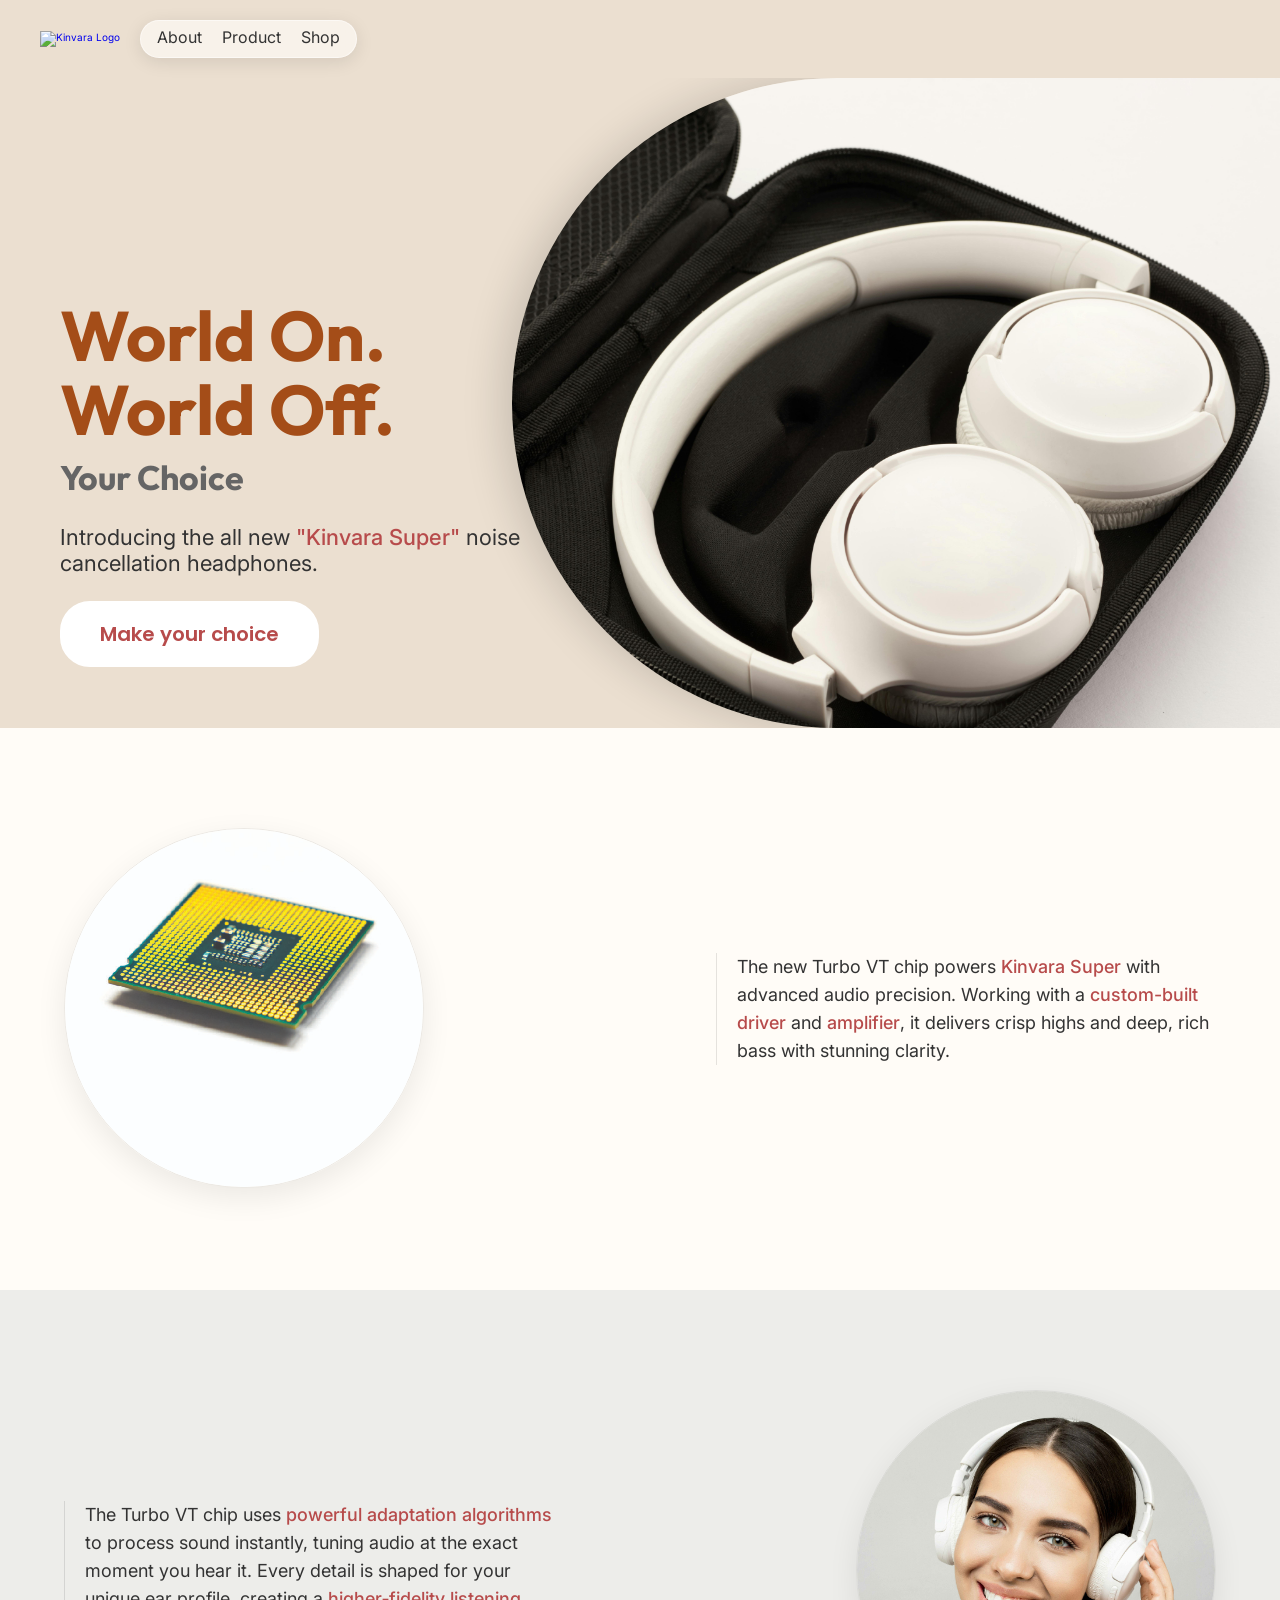
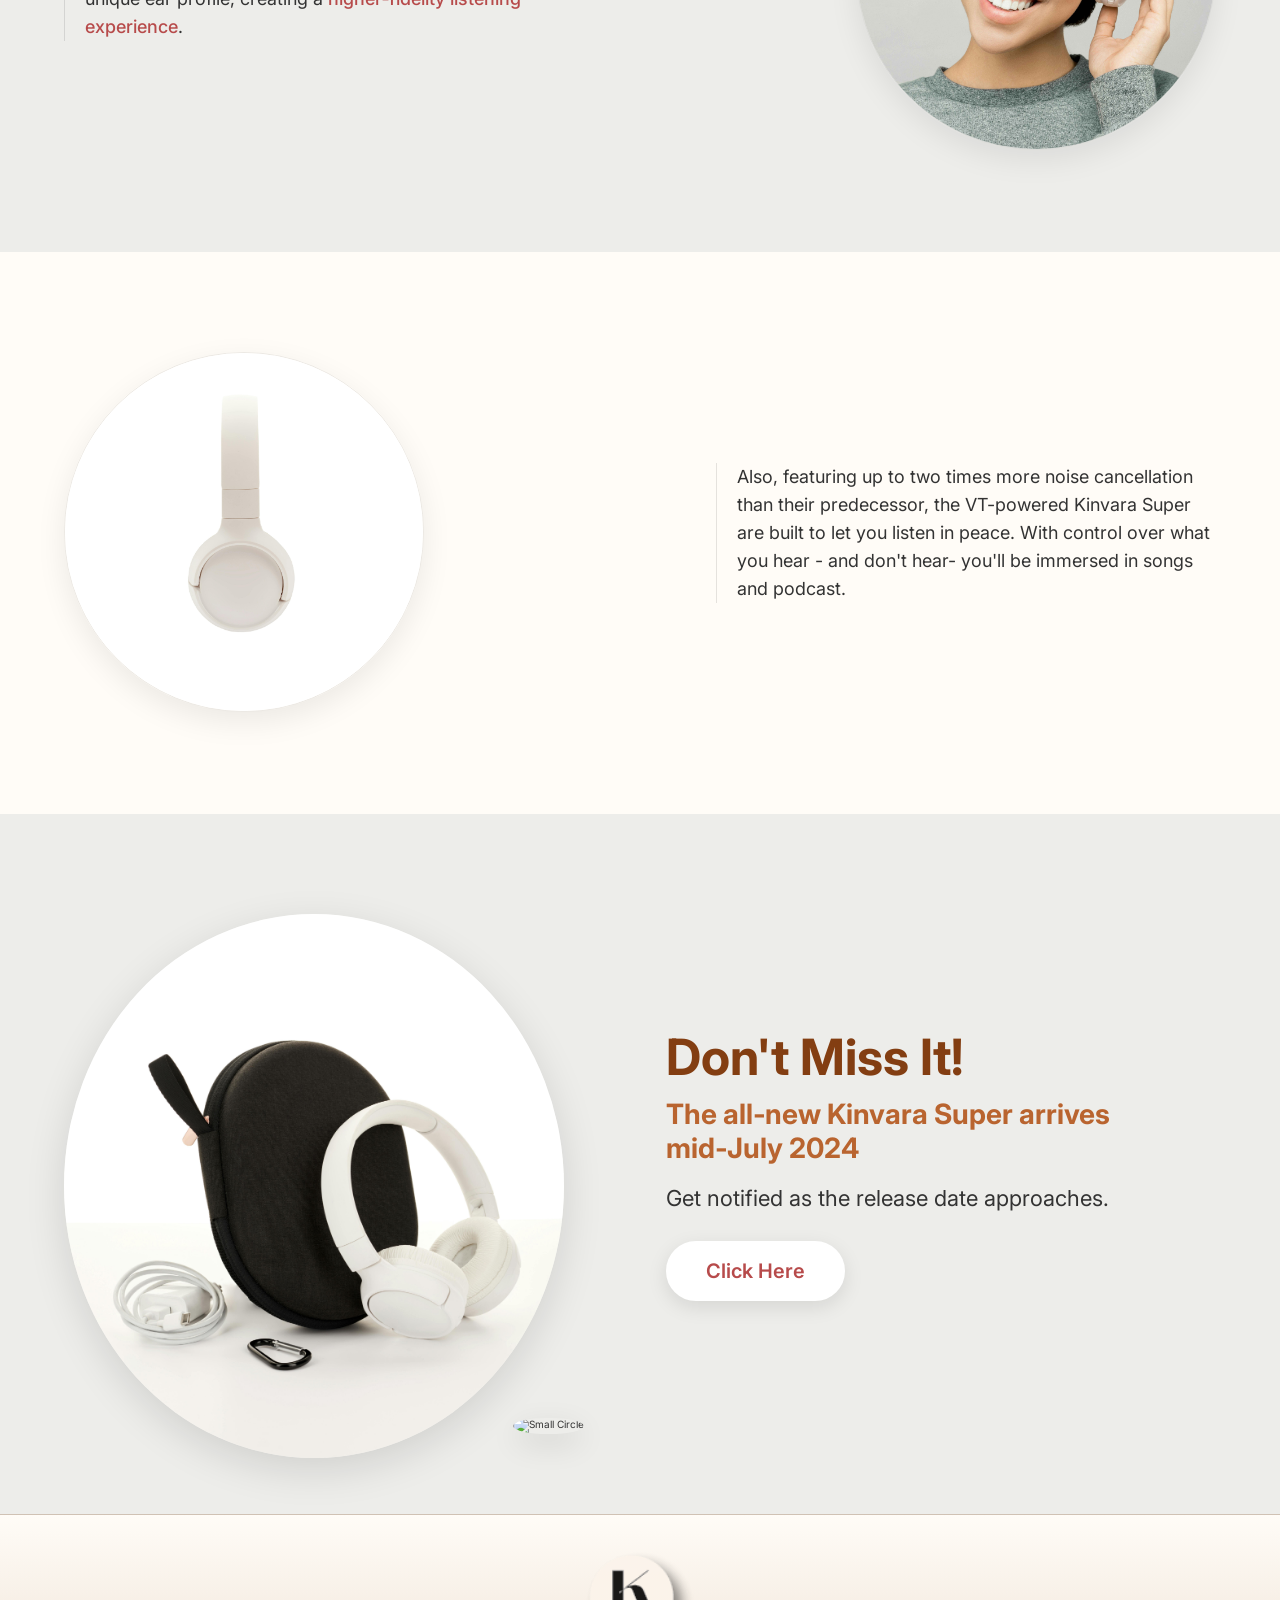
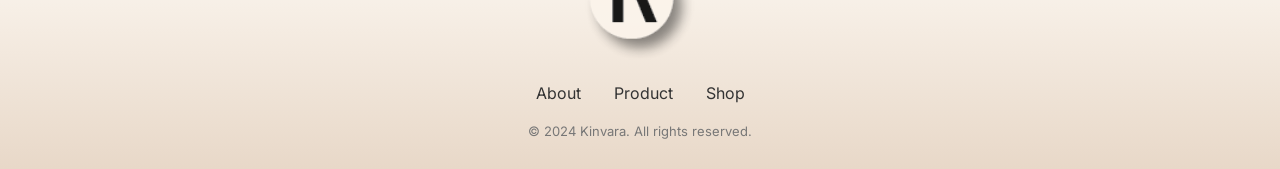
==== index.html @ 637e6de3 "Add files via upload" ====
<!DOCTYPE html>
<html lang="en">
<head>
   <link rel="stylesheet" href="https://use.typekit.net/deq8unr.css">
   <meta charset="UTF-8">
   <meta name="viewport" content="width=device-width, initial-scale=1.0">
   <link rel="stylesheet" href="style.css">
   <title>Kinavara</title>

   <style>
@import url('https://fonts.googleapis.com/css2?family=Inter:ital,opsz,wght@0,14..32,100..900;1,14..32,100..900&family=Outfit:wght@100..900&family=Poppins:ital,wght@0,100;0,200;0,300;0,400;0,500;0,600;0,700;0,800;0,900;1,100;1,200;1,300;1,400;1,500;1,600;1,700;1,800;1,900&display=swap');
   </style>
</head>

<body>

<header>
    <div class="nav-wrapper">

        <div class="logo-img">
            <a href="index.html">
                <img src="images/kinavaralogo.png" alt="Kinvara Logo">
            </a>
        </div>

        <nav class="nav-pill">
            <a href="about.html">About</a>
            <a href="#product-section">Product</a>
            <a href="sign_up.html">Shop</a>

            <div class="hamburger">
                <span></span>
                <span></span>
                <span></span>
            </div>
        </nav>

    </div>
</header>

<!-- HERO -->
<section class="hero reveal">
  <div class="hero-img"></div>

  <div class="hero-content">
    <h1>World On.<br>World Off.</h1>
    <h3>Your Choice</h3>
    <p>
      Introducing the all new <span>"Kinvara Super"</span> noise cancellation headphones.
    </p>
    <a href="#lastbutton" class="hero-btn">Make your choice</a>
  </div>
</section>

<!-- FEATURE 1 -->
<section class="feature-section reveal">
    <div class="feature-container">
        <div class="feature-image">
            <img src="Images/chip.jpg" alt="Chip">
        </div>
        <div class="feature-text">
            <p>
                The new Turbo VT chip powers <span>Kinvara Super</span> with advanced audio precision. 
                Working with a <span>custom-built driver</span> and <span>amplifier</span>, it delivers 
                crisp highs and deep, rich bass with stunning clarity.
            </p>
        </div>
    </div>
</section>


<!-- FEATURE 2 -->
<section class="feature-section reveal">
    <div class="feature-container">
        <div class="feature-image">
            <img src="Images/smilingholdingheadphones.jpg" alt="Headphones">
        </div>
        <div class="feature-text">
            <p>
                The Turbo VT chip uses <span>powerful adaptation algorithms</span> to process sound instantly, 
                tuning audio at the exact moment you hear it. Every detail is shaped for your unique ear profile, 
                creating a <span>higher‑fidelity listening experience</span>.
            </p>
        </div>
    </div>
</section>

<!-- FEATURE 3 -->
<section class="feature-section reveal">
    <div class="feature-container">
        <div class="feature-image">
            <img src="Images/sideheadphones.jpg" alt="Side view">
        </div>
        <div class="feature-text">
            <p>
                Also, featuring up to two times more noise cancellation than their predecessor, the VT-powered Kinvara Super are built to let you listen in peace. With control over what you hear - and don't hear- you'll be immersed in songs and podcast.
            </p>
        </div>
    </div>
</section>

<!-- SECTION FOUR -->
<section class="section-four reveal">
    <div class="section-four-container">

        <!-- LEFT: IMAGES -->
        <div class="section-four-images">
            <div class="big-circle">
                <img src="Images/headphonesandacsries.jpg" alt="Big Circle">
            </div>

            <div class="small-circle">
                <img src="Images/headphonesbothhands.jpg" alt="Small Circle">
            </div>
        </div>

        <!-- RIGHT: TEXT -->
        <div class="section-four-text">
            <h1>Don't Miss It!</h1>
            <h2>The all‑new Kinvara Super arrives mid‑July 2024</h2>
            <p>Get notified as the release date approaches.</p>
            <a href="sign_up.html" class="section-four-btn">Click Here</a>
        </div>

    </div>
</section>


<!-- FOOTER -->
<footer class="footer reveal">
    <div class="footer-container">

        <div class="footer-logo">
            <img src="Images/kinavaralogo.png" alt="Kinvara Logo">
        </div>

        <div class="footer-links">
            <a href="about.html">About</a>
            <a href="#product-section">Product</a>
            <a href="sign_up.html">Shop</a>
        </div>

        <p class="footer-copy">© 2024 Kinvara. All rights reserved.</p>

    </div>
</footer>


<!-- SCROLL REVEAL SCRIPT -->
<script>
    const hamburger = document.querySelector(".hamburger");
const nav = document.querySelector("nav");

hamburger.addEventListener("click", () => {
    nav.classList.toggle("open");
});
    
document.addEventListener("DOMContentLoaded", () => {
  const elements = document.querySelectorAll(".reveal");

  const observer = new IntersectionObserver(entries => {
    entries.forEach(entry => {
      if (entry.isIntersecting) {
        entry.target.classList.add("show");
      }
    });
  }, { threshold: 0.2 });

  elements.forEach(el => observer.observe(el));
});
</script>

</body>
</html>
---- style.css ----
/* =========================================================
   1. GLOBAL RESET + VARIABLES
   ========================================================= */
*{
  margin:0;
  padding:0;
  box-sizing:border-box;
  text-decoration:none;
  border:none;
  outline:none;
  font-family:"Inter","Outfit","Poppins",sans-serif;
}

:root {
  --max-width:1400px;
  --section-padding:10rem;
  --text-color:#333;
  --accent-color:#b74b4b;
  --heading-color:#A44D18;
  --hairline:rgba(0,0,0,0.1);
}

html{
  font-size:62.5%;
  scroll-behavior:smooth;
}

body{
  background-color:#EBDFD0;
  color:var(--text-color);
}

/* =========================================================
   2. HEADER / NAVIGATION
   ========================================================= */
header {
    width: 100%;
    padding: 2rem 4rem;
    background: transparent;
}

.nav-wrapper {
    display: flex;
    align-items: center;
    gap: 2rem;
}

.logo-img img {
    width: 90px;
}

.logo-img img:hover {
    transform: scale(1.03);
}

.nav-pill {
    display: flex;
    align-items: center;
    gap: 2rem;

    padding: 0.6rem 1.6rem; /* thinner */
    background: rgba(255, 252, 247, 0.65);
    backdrop-filter: blur(12px);

    border-radius: 50px;
    box-shadow: 0 4px 18px rgba(0,0,0,0.10);

    border: 1px solid rgba(255,255,255,0.5);
}

.nav-pill {
    display: flex;
    align-items: center;
    gap: 2rem;

    padding: 0.6rem 1.6rem;
    background: rgba(255, 252, 247, 0.65);
    backdrop-filter: blur(12px);

    border-radius: 50px;
    box-shadow: 0 4px 18px rgba(0,0,0,0.10);
    border: 1px solid rgba(255,255,255,0.5);

    width: auto; /* THIS prevents stretching */
    flex-shrink: 0; /* prevents it from expanding */
}
.nav-pill a {
    font-size: 1.6rem;
    color: #333;
    font-weight: 400;
    padding-bottom: 0.2rem;
    border-bottom: 2px solid transparent;
    transition: 0.3s ease;
}

.nav-pill a:hover {
    color: var(--accent-color);
    border-bottom: 2px solid var(--accent-color);
}

.hamburger {
    display: none;
    flex-direction: column;
    gap: 4px;
    cursor: pointer;
    margin-left: 1rem;
}

.hamburger span {
    width: 22px;
    height: 2px;
    background-color: #333;
    border-radius: 2px;
    transition: 0.3s ease;
}

/* HAMBURGER MENU (hidden on desktop) */
.hamburger {
    display: none;
    flex-direction: column;
    gap: 4px;
    cursor: pointer;
    margin-left: 1rem;
}

.hamburger span {
    width: 22px;
    height: 2px;
    background-color: #333;
    border-radius: 2px;
    transition: 0.3s ease;
}



/* =========================================================
   3. HERO SECTION — CURVED IMAGE, PREMIUM
   ========================================================= */
.hero{
  position:relative;
  height:650px;
  overflow:hidden;
  display:flex;
  align-items:center;
  padding-left:6rem;
   padding-top: 16rem;
}

.hero-img{
  position:absolute;
  top:0;
  right:0;
  width:60%;
  height:100%;
  background-image:url(Images/headphonesincase.jpg);
  background-repeat:no-repeat;
  background-size:cover;
  border-radius:500px 0 0 500px;
  box-shadow:-10px 0 40px rgba(0,0,0,0.15);
}

.hero-content{
  position:relative;
  z-index:2;
  max-width:40%;
  color:#333;
}

.hero-content h1{
  font-family:'Outfit',sans-serif;
  font-size:7rem;
  line-height:1.05;
  color:#A44D18;
}

.hero-content h3{
  font-family:'Outfit',sans-serif;
  font-size:3.4rem;
  color:#656565;
  margin-top:1rem;
}

.hero-content p{
  font-family:'Inter',sans-serif;
  font-size:2.2rem;
  margin:2.5rem 0;
}

.hero-content span{
  color:#b74b4b;
  font-weight:500;
}

.hero-btn{
  display:inline-block;
  padding:1.6rem 3.8rem;
  background-color:#ffffff;
  border-radius:3rem;
  font-family:'Poppins',sans-serif;
  font-size:2rem;
  font-weight:600;
  color:#b74b4b;
  border:2px solid white;
  transition:0.3s ease;
}

.hero-btn:hover{
  background-color:#f4f4f4;
  color:black;
}

/* =========================================================
   4. FEATURE SECTIONS (UNIFIED SYSTEM)
   ========================================================= */
.feature-section {
    padding: 10rem 0;
    display: flex;
    justify-content: center;
}

/* Alternating background colors (your original colors) */
.feature-section:nth-child(odd) {
    background-color: #FFFCF7;
}

.feature-section:nth-child(even) {
    background-color: #EDEDEA;
}

/* Main container */
.feature-container {
    max-width: 1200px;
    width: 90%;
    display: flex;
    align-items: center;
    justify-content: space-between;
    gap: 6rem;
    opacity: 0;
    transform: translateY(20px);
    animation: fadeUp 0.8s ease forwards;
}

/* Alternating layout on desktop */
.feature-section:nth-child(even) .feature-container {
    flex-direction: row-reverse;
}

.feature-image img {
    width: 360px;
    height: 360px;
    border-radius: 50%;
    object-fit: cover;
    border: 1px solid rgba(0,0,0,0.08);
    box-shadow: 0 10px 30px rgba(0,0,0,0.08);
    transition: transform 0.4s ease;
}

.feature-image img:hover {
    transform: scale(1.03);
}

/* Text */
.feature-text {
    max-width: 500px;
}

.feature-text p {
    font-size: 1.8rem;
    line-height: 1.55;
    color: #333;
    border-left: 1px solid rgba(0,0,0,0.1);
    padding-left: 2rem;
}

.feature-text span {
    color: #b74b4b;
    font-weight: 500;
}

@keyframes fadeUp{
  to{
    opacity:1;
    transform:translateY(0);
  }
}

/* =========================================================
   SECTION FOUR — IMAGE LEFT, TEXT RIGHT (PREMIUM)
   ========================================================= */
.section-four {
    background-color: #EDEDEA;
    padding: 10rem 0;
    display: flex;
    justify-content: center;
}

.section-four-container {
    max-width: 1400px;
    width: 90%;
    display: flex;
    align-items: center;
    justify-content: space-between;
    gap: 8rem;
}

/* LEFT IMAGES */
.section-four-images {
    position: relative;
    width: 500px;
    height: 500px;
}

.section-four-images .big-circle img {
    width: 100%;
    height: 100%;
    border-radius: 50%;
    object-fit: cover;
    box-shadow: 0 12px 40px rgba(0,0,0,0.12);
}

.section-four-images .small-circle {
    position: absolute;
    bottom: -20px;
    right: -20px;
}

.section-four-images .small-circle img {
    width: 220px;
    height: 220px;
    border-radius: 50%;
    object-fit: cover;
    box-shadow: 0 10px 30px rgba(0,0,0,0.12);
}

/* RIGHT TEXT */
.section-four-text {
    max-width: 550px;
}

.section-four-text h1 {
    font-size: 5rem;
    color: #833e12;
    margin-bottom: 1rem;
}

.section-four-text h2 {
    font-size: 2.8rem;
    color: #b9642f;
    margin-bottom: 2rem;
}

.section-four-text p {
    font-size: 2.2rem;
    margin-bottom: 3rem;
    color: #333;
}

/* BUTTON */
.section-four-btn {
    display: inline-block;
    padding: 1.6rem 3.8rem;
    background-color: white;
    border-radius: 3rem;
    font-size: 2rem;
    font-weight: 600;
    color: #b74b4b;
    border: 2px solid white;
    transition: 0.3s ease;
    box-shadow: 0 6px 20px rgba(0,0,0,0.1);
}

.section-four-btn:hover {
    background-color: #f4f4f4;
    color: black;
    transform: scale(1.03);
}

/* IMAC MODE */
@media (min-width: 1600px) {
    .section-four-images {
        width: 600px;
        height: 600px;
    }

    .section-four-images .small-circle img {
        width: 260px;
        height: 260px;
    }

    .section-four-text h1 {
        font-size: 6rem;
    }

    .section-four-text h2 {
        font-size: 3.2rem;
    }

    .section-four-text p {
        font-size: 2.4rem;
    }
}

/* =========================================================
   FOOTER — PREMIUM, CLEAN, MODERN
   ========================================================= */
footer {
    background: linear-gradient(180deg, #FFFCF7 0%, #E8D8C8 100%);
    padding: 3rem 0;
    text-align: center;
    border-top: 1px solid var(--hairline);
    display: flex;
    justify-content: center;
}


.footer-container {
    text-align: center;
    width: 90%;
    max-width: 1400px;
    margin: 0 auto;
    display: flex;
    flex-direction: column;
    align-items: center; /* centers everything */
}


.footer-logo img {
    width: 120px;
    opacity: 0.9;
    margin-bottom: 1.5rem;
}

.footer-links {
    margin-bottom: 2rem;
}

.footer-links a {
    margin: 0 1.5rem;
    font-size: 1.6rem;
    color: #333;
    transition: 0.3s ease;
}

.footer-links a:hover {
    color: var(--accent-color);
}

.footer-copy {
    font-size: 1.3rem;
    color: #777;
}

/* =========================================================
   7. MEDIA QUERIES — TABLET + IMAC
   ========================================================= */
/* MOBILE NAV (hidden by default) */
@media (max-width: 520px) {

    nav {
        position: fixed;
        top: 0;
        right: -100%;
        height: 100vh;
        width: 60%;
        background-color: #FFFCF7;
        display: flex;
        flex-direction: column;
        padding-top: 8rem;
        gap: 3rem;
        align-items: center;
        transition: 0.4s ease;
        box-shadow: -4px 0 20px rgba(0,0,0,0.1);
    }

    nav.open {
        right: 0;
    }

    .hamburger {
        display: flex;
        position: absolute;
        right: 2rem;
        top: 2.2rem;
        z-index: 999;
    }

    /* Hide desktop nav layout */
    header nav a {
        font-size: 2rem;
    }
}

/* =========================================================
   TABLET — max-width: 900px
   ========================================================= */
@media (max-width: 900px) {

    header {
        padding: 2rem 3rem;
    }

    .hero {
        padding-top: 12rem;
        flex-direction: column;
        text-align: center;
    }

    .hero-img {
        width: 100%;
        height: 380px;
        border-radius: 0 0 450px 450px;
    }

   .feature-container {
        flex-direction: column;
        text-align: center;
        gap: 4rem;
    }

    .feature-image img {
        width: 300px;
        height: 300px;
    }

    .feature-text {
        max-width: 90%;
    }
    .section-four-container {
        flex-direction: column;
        gap: 6rem;
    }

    .section-four-images {
        width: 380px;
        height: 380px;
    }

    .section-four-images .small-circle img {
        width: 180px;
        height: 180px;
    }

    footer {
        padding: 4rem 0;
    }
}

/* =========================================================
   MOBILE — max-width: 520px
   ========================================================= */
@media (max-width: 520px) {

    header {
        padding: 1.5rem 2rem;
    }

     .hero {
    flex-direction: column;
    height: auto;
    padding: 8rem 2rem 4rem; /* adds breathing room under nav */
    text-align: center;
  }

  .hero-img {
    position: relative;
    width: 100%;
    height: 300px;
    border-radius: 0 0 450px 450px;
  }

  .hero-content {
    max-width: 90%;
    margin-top: 2rem; /* prevents overlap */
  }

  .hero-content h1 {
    font-size: 4.2rem;
  }

  .hero-content h3 {
    font-size: 2.4rem;
  }

  .hero-content p {
    font-size: 1.8rem;
  }

   .feature-section {
        padding: 6rem 2rem;
    }

    .feature-container {
        flex-direction: column;
        text-align: center;
        gap: 3rem;
    }

    .feature-image img {
        width: 80%;
        max-width: 280px;
        height: auto;
        border-radius: 50%;
        object-fit: cover;
        margin: 0 auto;
    }

    .feature-text p {
        font-size: 1.7rem;
        border-left: none;
        padding-left: 0;
    }
.section-four-container {
    flex-direction: column;
    align-items: center;
    text-align: center;
}

.section-four-text {
    text-align: center;
    max-width: 90%;
    margin: 0 auto;
}

.section-four-btn {
    margin: 0 auto;
}
    .section-four-images {
        width: 300px;
        height: 300px;
    }

    .section-four-images .small-circle img {
        width: 140px;
        height: 140px;
    }

    .section-four-text h1 {
        font-size: 3.8rem;
    }

    .section-four-text h2 {
        font-size: 2.2rem;
    }

    .section-four-text p {
        font-size: 1.8rem;
    }

    footer {
        padding: 3rem 0;
    }
}

/* =========================================================
   LARGE DESKTOP / IMAC — min-width: 1600px
   ========================================================= */
@media (min-width: 1600px) {

    .hero {
        padding-top: 18rem;
    }

    .hero-content h1 {
        font-size: 7rem;
    }

    .feature-container {
        gap: 10rem;
    }

    .section-four-images {
        width: 600px;
        height: 600px;
    }

    .section-four-images .small-circle img {
        width: 260px;
        height: 260px;
    }
}

/* =========================================================
   LARGE DESKTOP / IMAC — min-width: 1600px
   ========================================================= */
.about-hero-full {
    position: relative;
    height: 500px;
    overflow: hidden;
}

.about-hero-full img {
    width: 100%;
    height: 100%;
    object-fit: cover;
    filter: brightness(70%);
}

.about-hero-overlay {
    position: absolute;
    bottom: 4rem;
    left: 6rem;
    color: white;
}

.about-hero-overlay h1 {
    font-size: 6rem;
}

.about-hero-overlay p {
    font-size: 2.2rem;
}


/* ABOUT BLOCKS */
.about-block {
    max-width: 900px;
    margin: 8rem auto;
    text-align: center;
    background-color: #FFFCF7;
    padding: 4rem 3rem;
    border-radius: 20px;
    box-shadow: 0 10px 30px rgba(0,0,0,0.08);
}

.about-block h1 {
    font-size: 4rem;
    color: #5d3216;
}

.about-block h2 {
    font-size: 2.4rem;
    color: #A44D18;
    margin-bottom: 1.5rem;
}

.about-block p {
    font-size: 1.8rem;
    color: #656565;
    line-height: 1.6;
}

/* TESTIMONIALS */
.testimonial-section {
    text-align: center;
    padding: 8rem 2rem;
}

.testimonial-carousel {
    max-width: 900px;
    margin: 0 auto;
    position: relative;
}

.testimonial-card {
    display: none;
    background-color: #FFFCF7;
    padding: 4rem 3rem;
    border-radius: 20px;
    box-shadow: 0 10px 30px rgba(0,0,0,0.08);
    transition: transform 0.4s ease, box-shadow 0.4s ease;
}

.testimonial-card.active {
    display: block;
}

.testimonial-card:hover {
    transform: translateY(-10px);
    box-shadow: 0 20px 40px rgba(0,0,0,0.12);
}

.testimonial-img {
    width: 120px;
    height: 120px;
    margin: 0 auto 2rem;
}

.testimonial-img img {
    width: 100%;
    height: 100%;
    border-radius: 50%;
    object-fit: cover;
}

.testimonial-card p {
    font-size: 2rem;
    color: #333;
    line-height: 1.6;
}

.testimonial-card span {
    display: block;
    margin-top: 1rem;
    font-size: 1.6rem;
    color: #A44D18;
}

.carousel-buttons {
    margin-top: 3rem;
}

.carousel-buttons button {
    background-color: white;
    border: 1px solid #ccc;
    padding: 1rem 2rem;
    font-size: 2rem;
    border-radius: 10px;
    cursor: pointer;
    transition: 0.3s ease;
}

.carousel-buttons button:hover {
    background-color: #f4f4f4;
}


 



    signup-form-box {
    display: flex;
    justify-content: center;
    align-items: center;
    position: absolute;
    top: 50%;
    left: 50%;
    transform: translate(-50%, -50%);
    width: 100%;
}

.signup-form {
    opacity: .95;
    background-color: #fefcf6;
    padding: 20px;
    border-radius: 15px;
    box-shadow: 0 4px 8px rgba(0, 0, 0, 0.1);
    text-align: center;
    width: 80%;
    max-width: 500px;
    z-index: 10;
    margin-top:30px;
    margin-bottom:20px;
}

.signup-form h2 {
    margin-bottom: 18px;
    font-size:45px;
    color: #552c11;

}
.signup-form .subheading {
    font-size: 1.2rem; 
    color:#552c11;
    margin-bottom: 20px;
    font-family: "Inter", sans-serif;
    font-weight: 300;
}


.signup-form label {
    display: block;
    margin-bottom: 10px;
    text-align: left;
}

.signup-form input {
    width: calc(100% - 40px);
    padding: 10px;
    margin-bottom: 20px;
    border: 1px solid #ccc;
    border-radius: 5px;
}

/* button */
.Notified-button {
    display: inline-block;
    padding: 10px 20px;
    background-color: white;
    color: #b74b4b;
    border: 2px solid white;
    border-radius: 4rem;
    text-decoration: none;
    font-weight: 600;
    font-size: 1.4rem;
    cursor: pointer;
    box-shadow: 2px 2px 4px #000000;
    transition: background-color 0.3s ease;
}

.Notified-button:hover {
    transform: scale3d(1.03);
    background-color: #f4f4f4;
    color: black;

}
 
/* Thank-you section starts here */

.thankyou-container {
    top: 50%;
    left: 50%;
    display: flex;
    justify-content: center;
    align-items: center;
    position: absolute;
    transform: translate(-50%, -50%);
    width: 100%;
}

.TY-box {
    opacity: .95;
    background-color: #fefcf6;
    padding: 3.125rem;
    border-radius: 0.928rem;
    box-shadow: 0 4px 8px rgba(0, 0, 0, 0.1);
    text-align: center;
    width: 80%;
    max-width: 31.25rem;
    z-index: 10;
}
 
.TY-box h1 {
    margin-bottom: 1.25rem;
    font-size: 3rem;
    color: #552c11;
}

.TY-box p {
    font-size: 1.5rem; 
    margin-bottom: 1.56rem;
    font-weight:500;
     color: #552c11;
}
/* button */
.main-page-button {
     background-color: white;
    display: inline-block;
    padding: 0.625rem 1.25rem;
    color: #b74b4b;
    border: 0.125rem solid white;
    border-radius: 4rem;
    text-decoration: none;
     font-weight: 600;
    font-size: 1.2rem;
    cursor: pointer;
     box-shadow: 0.125rem 0.125rem  0.25rem #000000;
    transition: background-color 0.3s ease;
}

.main-page-button:hover {
    transform: scale3d(1.03);
    background-color: #f4f4f4;
     color: black;
    
}
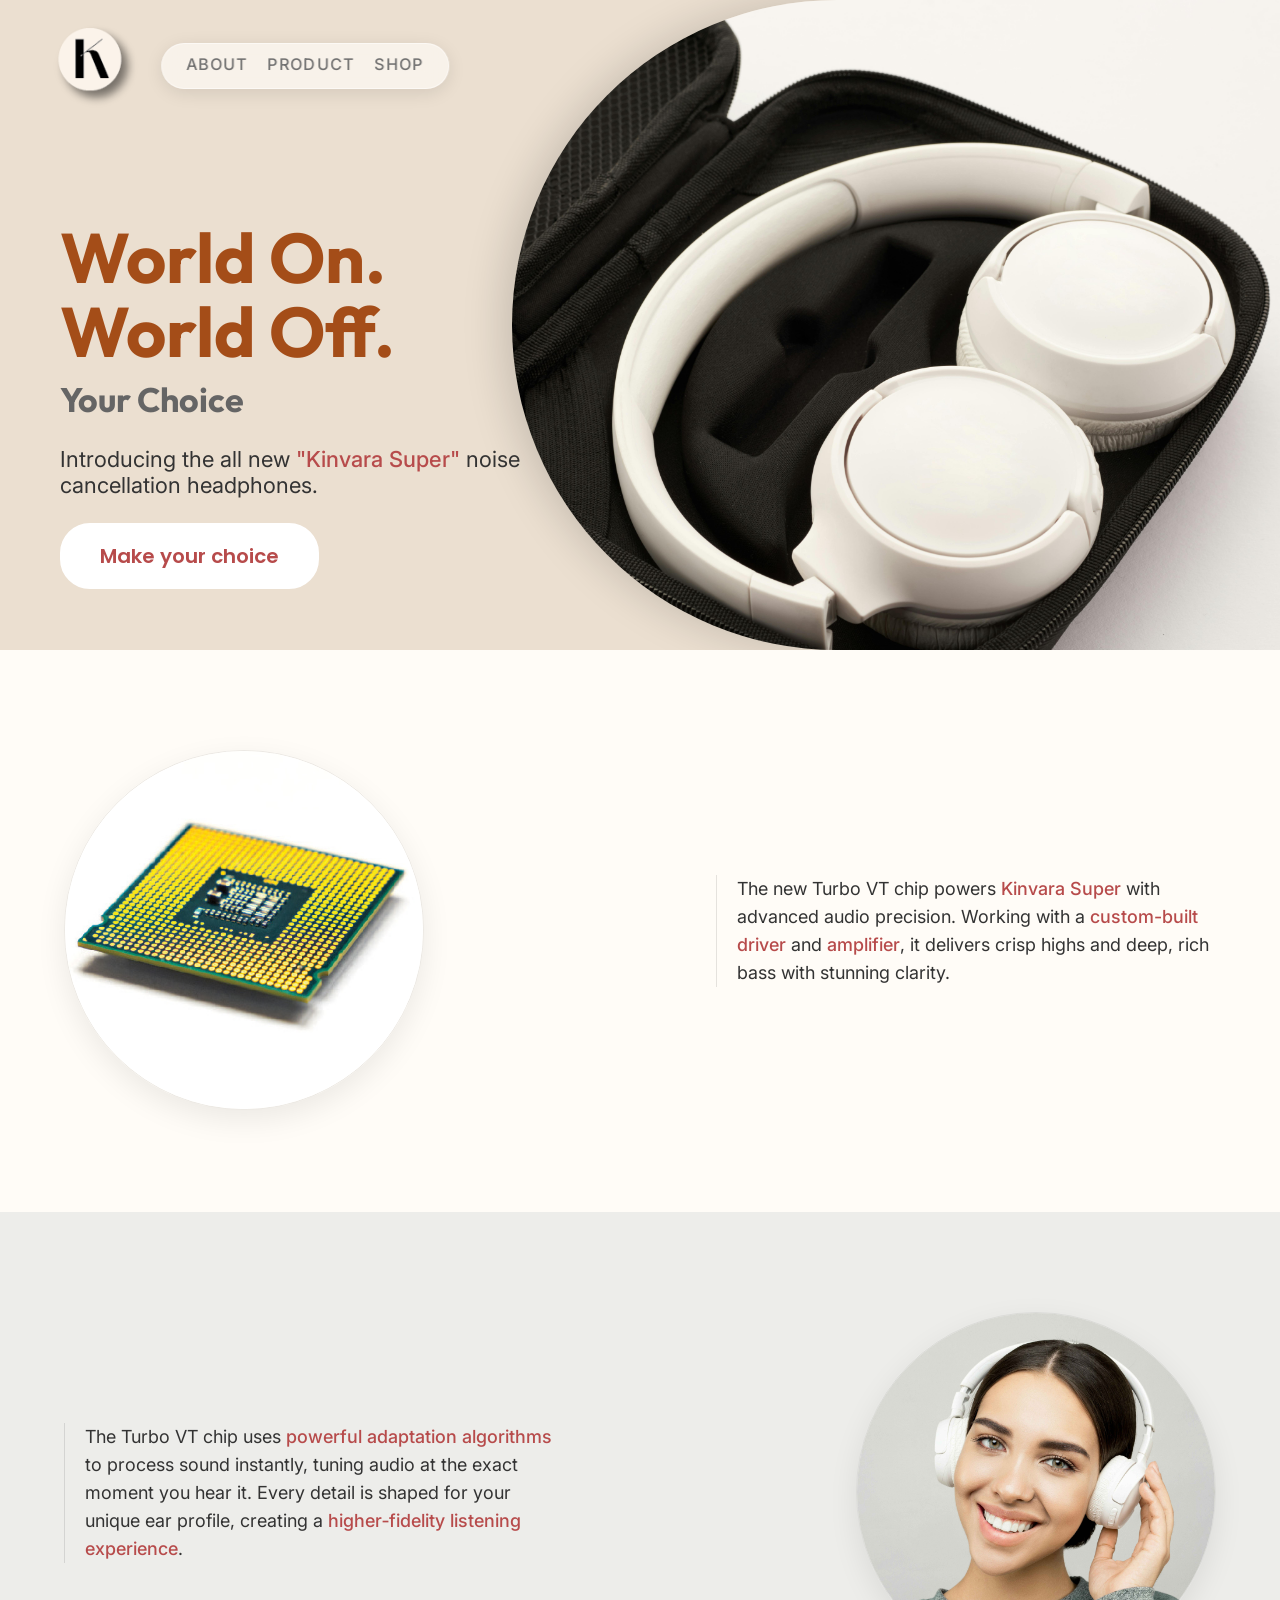
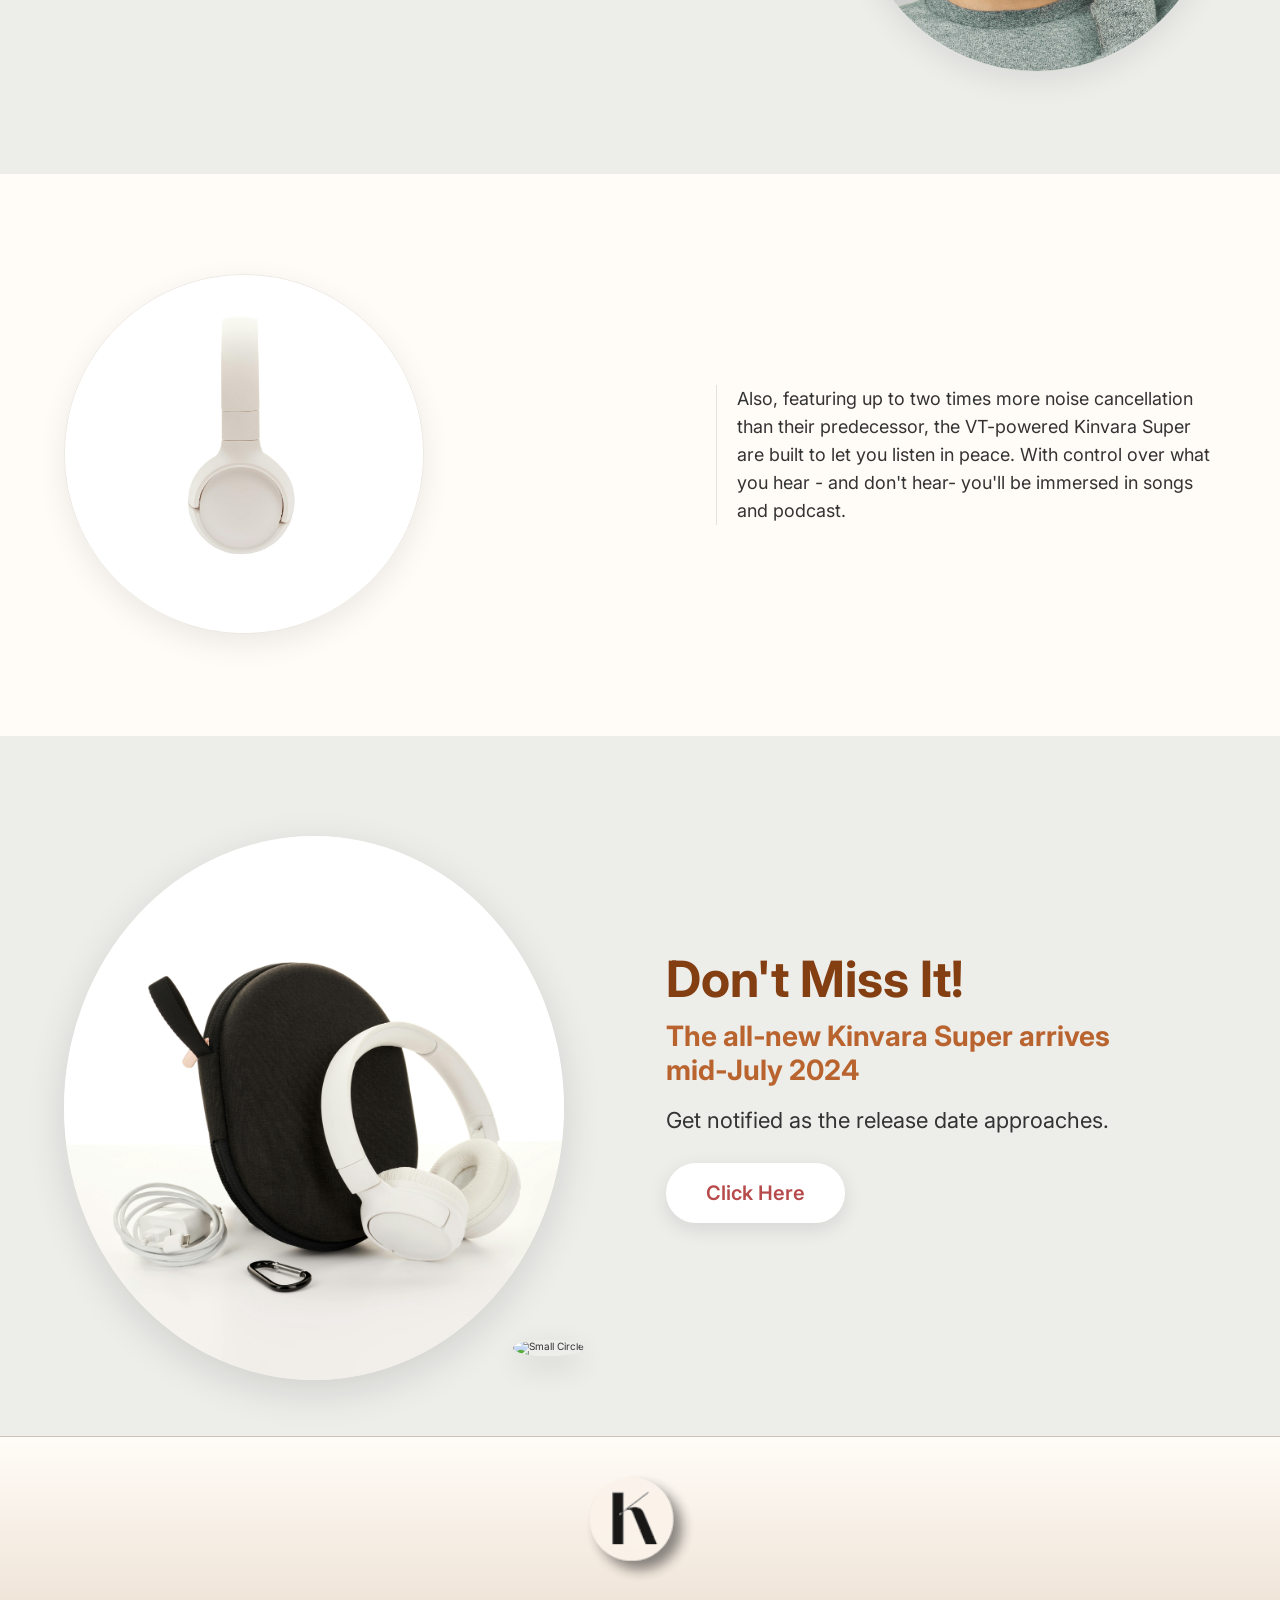
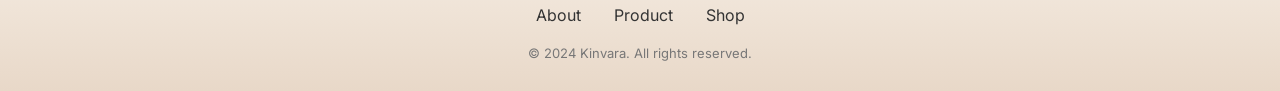
==== commit 6a66a6c2: "Add files via upload" ====
--- a/index.html
+++ b/index.html
@@ -56,7 +56,7 @@
 <section class="feature-section reveal">
     <div class="feature-container">
         <div class="feature-image">
-            <img src="Images/chip.jpg" alt="Chip">
+            <img src="images/chip.jpg" alt="Chip">
         </div>
         <div class="feature-text">
             <p>
@@ -73,7 +73,7 @@
 <section class="feature-section reveal">
     <div class="feature-container">
         <div class="feature-image">
-            <img src="Images/smilingholdingheadphones.jpg" alt="Headphones">
+            <img src="images/smilingholdingheadphones.jpg" alt="Headphones">
         </div>
         <div class="feature-text">
             <p>
@@ -89,7 +89,7 @@
 <section class="feature-section reveal">
     <div class="feature-container">
         <div class="feature-image">
-            <img src="Images/sideheadphones.jpg" alt="Side view">
+            <img src="images/sideheadphones.jpg" alt="Side view">
         </div>
         <div class="feature-text">
             <p>
@@ -106,11 +106,11 @@
         <!-- LEFT: IMAGES -->
         <div class="section-four-images">
             <div class="big-circle">
-                <img src="Images/headphonesandacsries.jpg" alt="Big Circle">
+                <img src="images/headphonesandacsries.jpg" alt="Big Circle">
             </div>
 
             <div class="small-circle">
-                <img src="Images/headphonesbothhands.jpg" alt="Small Circle">
+                <img src="images/headphonesbothhands.jpg" alt="Small Circle">
             </div>
         </div>
 
@@ -131,7 +131,7 @@
     <div class="footer-container">
 
         <div class="footer-logo">
-            <img src="Images/kinavaralogo.png" alt="Kinvara Logo">
+            <img src="images/kinavaralogo.png" alt="Kinvara Logo">
         </div>
 
         <div class="footer-links">
--- a/style.css
+++ b/style.css
@@ -35,10 +35,16 @@
    2. HEADER / NAVIGATION
    ========================================================= */
 header {
-    width: 100%;
-    padding: 2rem 4rem;
+    position: absolute;
+    top: 2rem;
+    left: 50%;
+    transform: translateX(-50%);
+    width: 92%;
+    z-index: 10000;
     background: transparent;
-}
+    padding: 0; /* remove padding so it floats cleanly */
+}
+
 
 .nav-wrapper {
     display: flex;
@@ -59,22 +65,7 @@
     align-items: center;
     gap: 2rem;
 
-    padding: 0.6rem 1.6rem; /* thinner */
-    background: rgba(255, 252, 247, 0.65);
-    backdrop-filter: blur(12px);
-
-    border-radius: 50px;
-    box-shadow: 0 4px 18px rgba(0,0,0,0.10);
-
-    border: 1px solid rgba(255,255,255,0.5);
-}
-
-.nav-pill {
-    display: flex;
-    align-items: center;
-    gap: 2rem;
-
-    padding: 0.6rem 1.6rem;
+    padding: 1rem 2.4rem;
     background: rgba(255, 252, 247, 0.65);
     backdrop-filter: blur(12px);
 
@@ -82,13 +73,17 @@
     box-shadow: 0 4px 18px rgba(0,0,0,0.10);
     border: 1px solid rgba(255,255,255,0.5);
 
-    width: auto; /* THIS prevents stretching */
-    flex-shrink: 0; /* prevents it from expanding */
-}
+    width: auto;
+    flex-shrink: 0;
+}
+
 .nav-pill a {
     font-size: 1.6rem;
-    color: #333;
-    font-weight: 400;
+    text-transform: uppercase;
+    letter-spacing: 0.08em;
+    color: #6f6f6f;
+    font-weight: 500;
+
     padding-bottom: 0.2rem;
     border-bottom: 2px solid transparent;
     transition: 0.3s ease;
@@ -132,7 +127,16 @@
     transition: 0.3s ease;
 }
 
-
+@media (max-width: 520px) {
+
+    .nav-pill a {
+        display: none;
+    }
+
+    .hamburger {
+        display: flex;
+    }
+}
 
 /* =========================================================
    3. HERO SECTION — CURVED IMAGE, PREMIUM
@@ -681,7 +685,7 @@
 }
 
 /* =========================================================
-   LARGE DESKTOP / IMAC — min-width: 1600px
+   ABOUT HERO (unchanged)
    ========================================================= */
 .about-hero-full {
     position: relative;
@@ -712,123 +716,372 @@
 }
 
 
-/* ABOUT BLOCKS */
-.about-block {
-    max-width: 900px;
-    margin: 8rem auto;
+/* =========================================================
+   ABOUT PAGE — FLIP CARDS (UPDATED)
+   ========================================================= */
+
+.about-cards {
+    display: flex;
+    justify-content: center;
+    gap: 4rem;
+    padding: 8rem 2rem;
+    flex-wrap: wrap;
+}
+
+/* FLIP CARD CONTAINER */
+.about-card {
+    width: 380px;      /* bigger */
+    height: 420px;     /* bigger */
+    perspective: 1200px;
+    cursor: pointer;
+}
+
+/* INNER WRAPPER */
+.flip-inner {
+    width: 100%;
+    height: 100%;
+    position: relative;
+    transition: transform 0.7s ease;
+    transform-style: preserve-3d;
+}
+
+/* FLIP STATE */
+.about-card.active .flip-inner {
+    transform: rotateY(180deg);
+}
+
+/* FRONT + BACK SHARED */
+.flip-front, .flip-back {
+    position: absolute;
+    width: 100%;
+    height: 100%;
+    backface-visibility: hidden;
+
+    /* SQUARE corners */
+    border-radius: 0;
+
+    overflow: hidden;
+    box-shadow: 0 10px 30px rgba(0,0,0,0.1);
+}
+
+/* FRONT */
+.flip-front img {
+    width: 100%;
+    height: 100%;
+    object-fit: cover;
+    filter: brightness(75%);
+    transition: 0.3s ease;
+}
+
+.about-card:hover .flip-front img {
+    filter: brightness(90%);
+    transform: scale(1.05);
+}
+
+.card-overlay {
+    position: absolute;
+    bottom: 2rem;
+    left: 50%;
+    transform: translateX(-50%);
     text-align: center;
-    background-color: #FFFCF7;
-    padding: 4rem 3rem;
+    color: white;
+}
+
+.card-overlay h3 {
+    font-size: 2.4rem;
+    margin-bottom: 1rem;
+}
+
+/* Transparent outline button */
+.outline-btn {
+    background: transparent;
+    border: 2px solid white;
+    color: white;
+    padding: 0.8rem 2.4rem;
+    border-radius: 50px;
+    font-size: 1.4rem;
+    text-transform: uppercase;
+    letter-spacing: 0.08em;
+    cursor: pointer;
+    transition: 0.3s ease;
+}
+
+.outline-btn:hover {
+    background: rgba(255,255,255,0.2);
+}
+
+/* BACK */
+.flip-back {
+    background: #FFFCF7;
+    transform: rotateY(180deg);
+    padding: 3rem;
+    text-align: center;
+}
+
+.flip-back h3 {
+    font-size: 2.6rem;
+    color: #A44D18;
+    margin-bottom: 1rem;
+}
+
+.flip-back p {
+    font-size: 1.6rem;
+    color: #555;
+    line-height: 1.6;
+    margin-bottom: 2rem;
+}
+
+/* BACK ARROW */
+.back-arrow {
+    position: absolute;
+    top: 1.5rem;
+    left: 1.5rem;
+    font-size: 2.6rem;
+    cursor: pointer;
+    color: #A44D18;
+}
+
+
+/* =========================================================
+   CEO SECTION — RECTANGLE BACKGROUND
+   ========================================================= */
+
+
+/* ============================
+   CEO SECTION — FULL WIDTH BG
+   ============================ */
+
+.ceo-section {
+    width: 100%;
+    background: #FFF9F2; /* soft beige full width */
+    padding: 8rem 0;
+    display: flex;
+    justify-content: center;
+}
+
+.ceo-bg {
+    background: white;
+    padding: 4rem;
+    border-radius: 25px;
+    display: flex;
+    gap: 4rem;
+    align-items: center;
+    box-shadow: 0 10px 30px rgba(0,0,0,0.08);
+}
+
+
+.ceo-img-box img {
+    width: 340px;
+    height: 340px;
+    object-fit: cover;
     border-radius: 20px;
-    box-shadow: 0 10px 30px rgba(0,0,0,0.08);
-}
-
-.about-block h1 {
-    font-size: 4rem;
-    color: #5d3216;
-}
-
-.about-block h2 {
-    font-size: 2.4rem;
+    box-shadow: 0 10px 30px rgba(0,0,0,0.1);
+}
+
+.ceo-text {
+    max-width: 420px;
+}
+
+.ceo-text h2 {
+    font-size: 3.4rem;
     color: #A44D18;
-    margin-bottom: 1.5rem;
-}
-
-.about-block p {
-    font-size: 1.8rem;
-    color: #656565;
-    line-height: 1.6;
-}
-
-/* TESTIMONIALS */
+    margin-bottom: 1rem;
+}
+
+.ceo-text p {
+    font-size: 1.7rem;
+    color: #555;
+    margin-bottom: 2rem;
+}
+/* ============================
+   TESTIMONIALS — FIXED + PREMIUM
+   ============================ */
+
 .testimonial-section {
     text-align: center;
     padding: 8rem 2rem;
 }
 
+.testimonial-section h1 {
+    font-size: 3.6rem;
+    color: #A44D18;
+    margin-bottom: 0.5rem;
+}
+
+.testimonial-section h2 {
+    font-size: 1.8rem;
+    color: #555;
+    margin-bottom: 4rem;
+}
+
+/* Carousel container */
 .testimonial-carousel {
-    max-width: 900px;
-    margin: 0 auto;
+    display: flex;
+    justify-content: center;
+    align-items: center;
     position: relative;
 }
 
+/* Testimonial card */
 .testimonial-card {
-    display: none;
-    background-color: #FFFCF7;
-    padding: 4rem 3rem;
+    width: 600px;
+    padding: 3rem;
+    background: #FFFCF7;
     border-radius: 20px;
     box-shadow: 0 10px 30px rgba(0,0,0,0.08);
-    transition: transform 0.4s ease, box-shadow 0.4s ease;
-}
-
+    opacity: 0;
+    transform: translateY(20px);
+    transition: 0.4s ease;
+    position: absolute;
+}
+
+/* Active card */
 .testimonial-card.active {
-    display: block;
-}
-
-.testimonial-card:hover {
-    transform: translateY(-10px);
-    box-shadow: 0 20px 40px rgba(0,0,0,0.12);
-}
-
-.testimonial-img {
-    width: 120px;
-    height: 120px;
-    margin: 0 auto 2rem;
-}
-
+    opacity: 1;
+    transform: translateY(0);
+    position: relative;
+}
+
+/* Image */
 .testimonial-img img {
-    width: 100%;
-    height: 100%;
+    width: 80px;
+    height: 80px;
     border-radius: 50%;
     object-fit: cover;
-}
-
+    margin-bottom: 1.5rem;
+}
+
+/* Text */
 .testimonial-card p {
-    font-size: 2rem;
-    color: #333;
-    line-height: 1.6;
+    font-size: 1.6rem;
+    color: #444;
+    margin-bottom: 1rem;
 }
 
 .testimonial-card span {
-    display: block;
-    margin-top: 1rem;
-    font-size: 1.6rem;
-    color: #A44D18;
-}
-
+    font-size: 1.4rem;
+    color: #777;
+}
+
+/* Buttons */
 .carousel-buttons {
     margin-top: 3rem;
+    display: flex;
+    justify-content: center;
+    gap: 2rem;
 }
 
 .carousel-buttons button {
-    background-color: white;
-    border: 1px solid #ccc;
-    padding: 1rem 2rem;
+    background: transparent;
+    border: 2px solid #A44D18;
+    color: #A44D18;
+    padding: 0.8rem 1.6rem;
+    border-radius: 50px;
     font-size: 2rem;
-    border-radius: 10px;
     cursor: pointer;
     transition: 0.3s ease;
 }
 
 .carousel-buttons button:hover {
-    background-color: #f4f4f4;
-}
-
-
- 
-
-
-
-    signup-form-box {
+    background: #A44D18;
+    color: white;
+}
+
+/* ============================
+   TESTIMONIALS — FIXED + PREMIUM
+   ============================ */
+
+.testimonial-section {
+    text-align: center;
+    padding: 8rem 2rem;
+}
+
+.testimonial-section h1 {
+    font-size: 3.6rem;
+    color: #A44D18;
+    margin-bottom: 0.5rem;
+}
+
+.testimonial-section h2 {
+    font-size: 1.8rem;
+    color: #555;
+    margin-bottom: 4rem;
+}
+
+/* Carousel container */
+.testimonial-carousel {
     display: flex;
     justify-content: center;
     align-items: center;
+    position: relative;
+}
+
+/* Testimonial card */
+.testimonial-card {
+    width: 600px;
+    padding: 3rem;
+    background: #FFFCF7;
+    border-radius: 20px;
+    box-shadow: 0 10px 30px rgba(0,0,0,0.08);
+    opacity: 0;
+    transform: translateY(20px);
+    transition: 0.4s ease;
     position: absolute;
-    top: 50%;
-    left: 50%;
-    transform: translate(-50%, -50%);
-    width: 100%;
-}
+}
+
+/* Active card */
+.testimonial-card.active {
+    opacity: 1;
+    transform: translateY(0);
+    position: relative;
+}
+
+/* Image */
+.testimonial-img img {
+    width: 80px;
+    height: 80px;
+    border-radius: 50%;
+    object-fit: cover;
+    margin-bottom: 1.5rem;
+}
+
+/* Text */
+.testimonial-card p {
+    font-size: 1.6rem;
+    color: #444;
+    margin-bottom: 1rem;
+}
+
+.testimonial-card span {
+    font-size: 1.4rem;
+    color: #777;
+}
+
+/* Buttons */
+.carousel-buttons {
+    margin-top: 3rem;
+    display: flex;
+    justify-content: center;
+    gap: 2rem;
+}
+
+.carousel-buttons button {
+    background: transparent;
+    border: 2px solid #A44D18;
+    color: #A44D18;
+    padding: 0.8rem 1.6rem;
+    border-radius: 50px;
+    font-size: 2rem;
+    cursor: pointer;
+    transition: 0.3s ease;
+}
+
+.carousel-buttons button:hover {
+    background: #A44D18;
+    color: white;
+}
+
+
 
 .signup-form {
     opacity: .95;
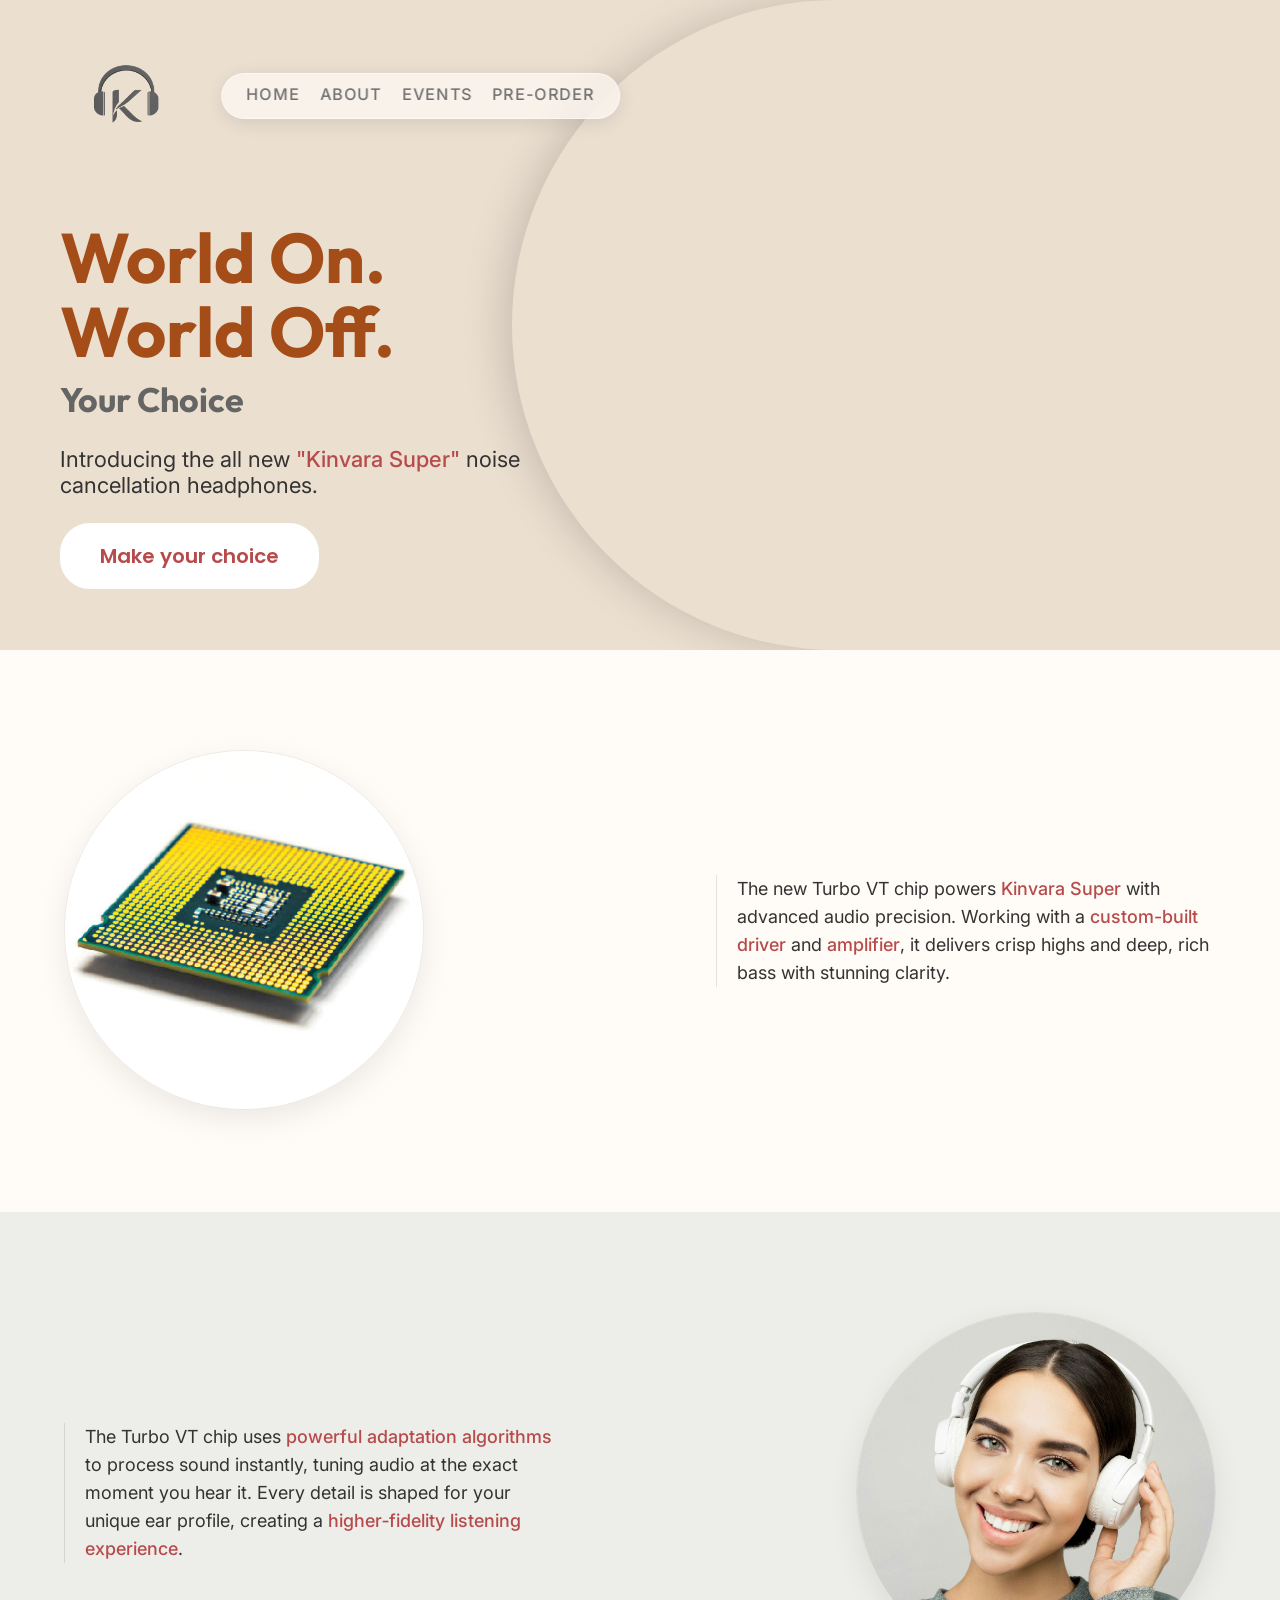
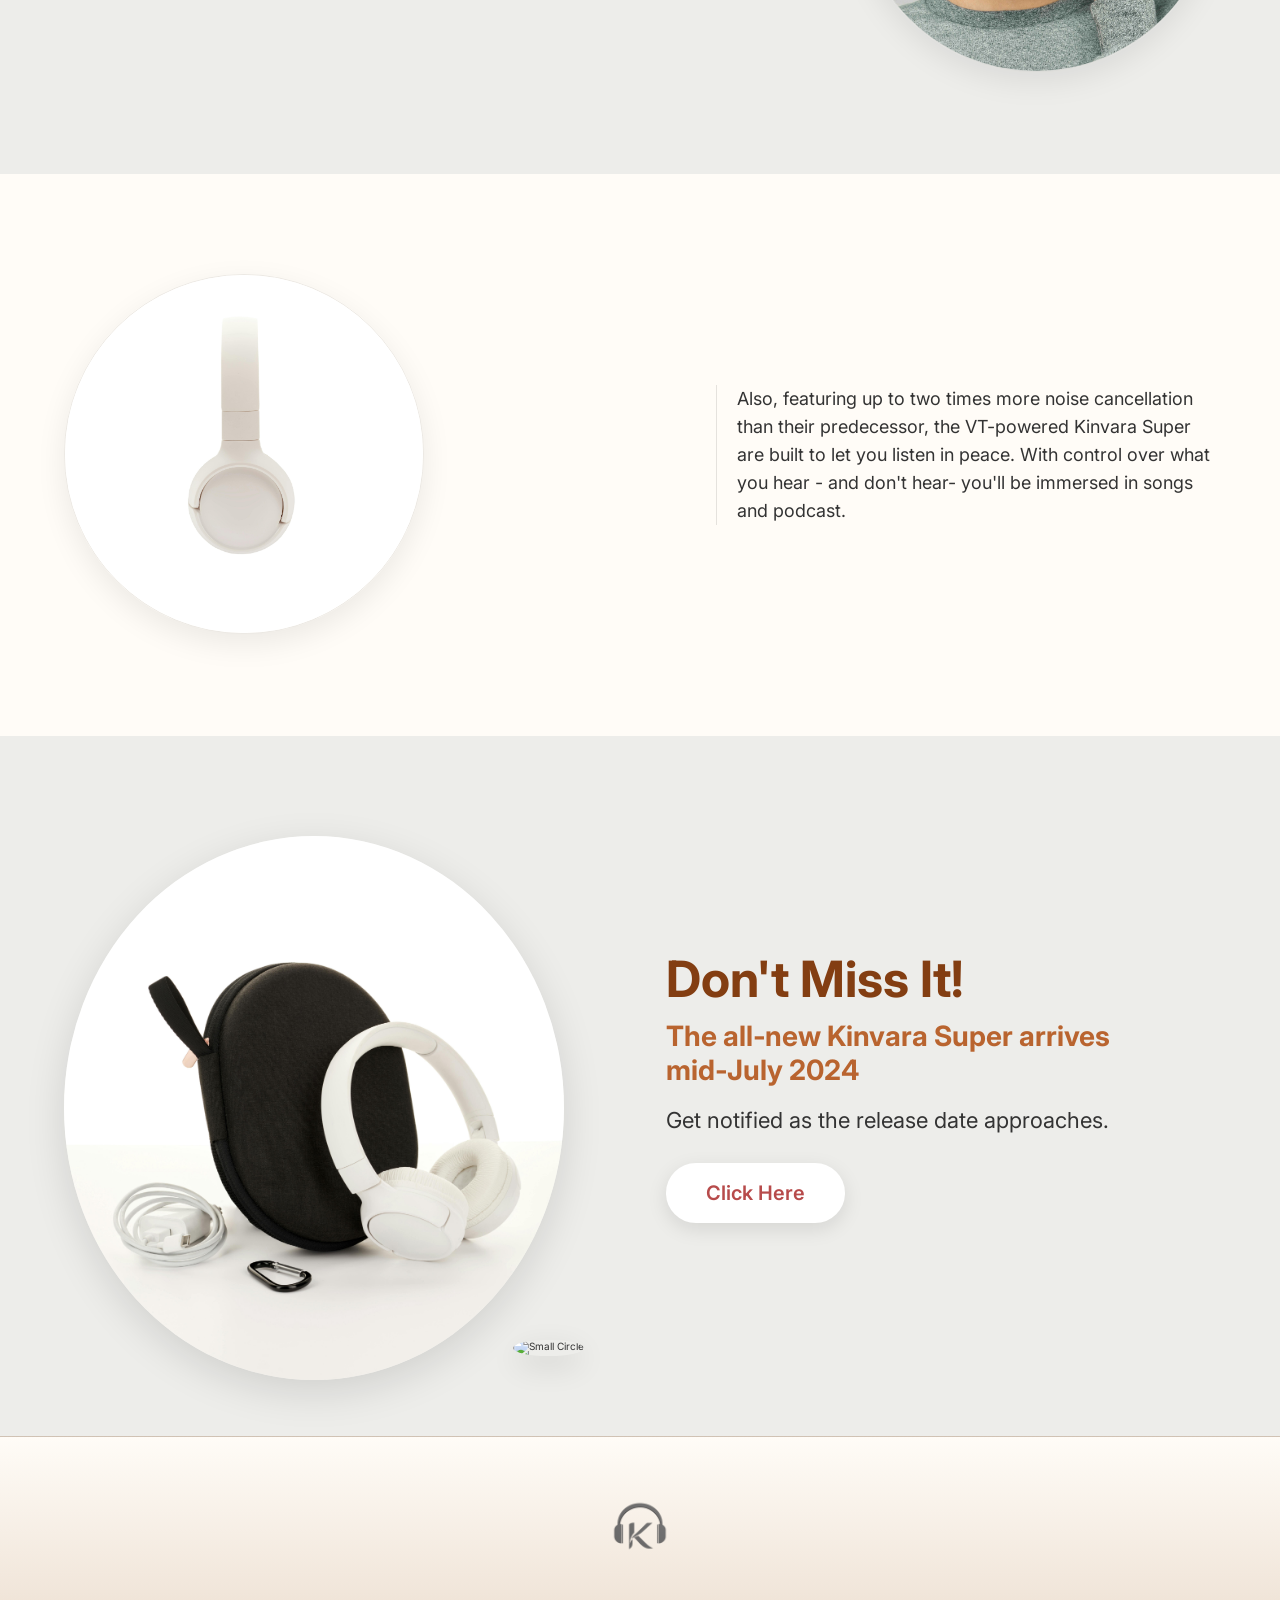
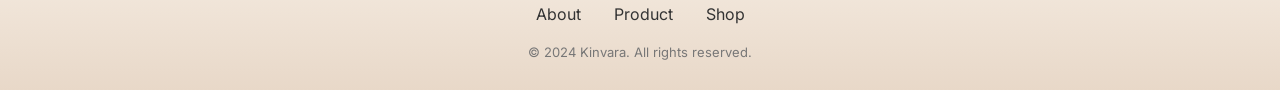
==== commit d3a0101c: "Add files via upload" ====
--- a/index.html
+++ b/index.html
@@ -19,14 +19,15 @@
 
         <div class="logo-img">
             <a href="index.html">
-                <img src="images/kinavaralogo.png" alt="Kinvara Logo">
+                <img src="images/kinvaralogoblk.png" alt="Kinvara Logo">
             </a>
         </div>
 
         <nav class="nav-pill">
-            <a href="about.html">About</a>
-            <a href="#product-section">Product</a>
-            <a href="sign_up.html">Shop</a>
+               <a href="index.html">home</a>
+            <a href="about.html">about</a>
+            <a href="#events.html">events</a>
+            <a href="sign_up.html">pre-order</a>
 
             <div class="hamburger">
                 <span></span>
@@ -131,7 +132,7 @@
     <div class="footer-container">
 
         <div class="footer-logo">
-            <img src="images/kinavaralogo.png" alt="Kinvara Logo">
+            <img src="images/kinvaralogoblk.png" alt="Kinvara Logo">
         </div>
 
         <div class="footer-links">
--- a/style.css
+++ b/style.css
@@ -53,7 +53,7 @@
 }
 
 .logo-img img {
-    width: 90px;
+    width: 150px;
 }
 
 .logo-img img:hover {
@@ -685,7 +685,7 @@
 }
 
 /* =========================================================
-   ABOUT HERO (unchanged)
+   ABOUT HERO
    ========================================================= */
 .about-hero-full {
     position: relative;
@@ -717,7 +717,7 @@
 
 
 /* =========================================================
-   ABOUT PAGE — FLIP CARDS (UPDATED)
+   FLIP CARDS (ABOUT PAGE)
    ========================================================= */
 
 .about-cards {
@@ -728,15 +728,13 @@
     flex-wrap: wrap;
 }
 
-/* FLIP CARD CONTAINER */
 .about-card {
-    width: 380px;      /* bigger */
-    height: 420px;     /* bigger */
+    width: 380px;
+    height: 420px;
     perspective: 1200px;
     cursor: pointer;
 }
 
-/* INNER WRAPPER */
 .flip-inner {
     width: 100%;
     height: 100%;
@@ -745,21 +743,17 @@
     transform-style: preserve-3d;
 }
 
-/* FLIP STATE */
 .about-card.active .flip-inner {
     transform: rotateY(180deg);
 }
 
-/* FRONT + BACK SHARED */
-.flip-front, .flip-back {
+.flip-front,
+.flip-back {
     position: absolute;
     width: 100%;
     height: 100%;
     backface-visibility: hidden;
-
-    /* SQUARE corners */
     border-radius: 0;
-
     overflow: hidden;
     box-shadow: 0 10px 30px rgba(0,0,0,0.1);
 }
@@ -773,11 +767,6 @@
     transition: 0.3s ease;
 }
 
-.about-card:hover .flip-front img {
-    filter: brightness(90%);
-    transform: scale(1.05);
-}
-
 .card-overlay {
     position: absolute;
     bottom: 2rem;
@@ -792,7 +781,7 @@
     margin-bottom: 1rem;
 }
 
-/* Transparent outline button */
+/* BUTTON */
 .outline-btn {
     background: transparent;
     border: 2px solid white;
@@ -831,7 +820,6 @@
     margin-bottom: 2rem;
 }
 
-/* BACK ARROW */
 .back-arrow {
     position: absolute;
     top: 1.5rem;
@@ -842,60 +830,118 @@
 }
 
 
-/* =========================================================
-   CEO SECTION — RECTANGLE BACKGROUND
-   ========================================================= */
-
-
-/* ============================
-   CEO SECTION — FULL WIDTH BG
-   ============================ */
-
+/* FULL WIDTH BACKGROUND */
 .ceo-section {
     width: 100%;
-    background: #FFF9F2; /* soft beige full width */
+    background: #FFF9F2;
     padding: 8rem 0;
     display: flex;
     justify-content: center;
 }
 
-.ceo-bg {
+/* CEO CARD IS THE FLIP CARD */
+.ceo-card {
+    width: 800px;
+    height: 420px;
     background: white;
-    padding: 4rem;
     border-radius: 25px;
-    display: flex;
+    box-shadow: 0 10px 30px rgba(0,0,0,0.08);
+    perspective: 1200px;
+    position: relative;
+}
+
+.ceo-card .flip-inner {
+    width: 100%;
+    height: 100%;
+    position: relative;
+    transition: transform 0.7s ease;
+    transform-style: preserve-3d;
+}
+
+.ceo-card.active .flip-inner {
+    transform: rotateY(180deg);
+}
+
+/* FRONT + BACK SHARED */
+.ceo-front,
+.ceo-backside {
+    position: absolute;
+    width: 100%;
+    height: 100%;
+    backface-visibility: hidden;
+    border-radius: 25px;
+    overflow: hidden;
+    display: flex;
+    align-items: center;
+    justify-content: center;
     gap: 4rem;
-    align-items: center;
-    box-shadow: 0 10px 30px rgba(0,0,0,0.08);
-}
-
+    padding: 3rem;
+}
+
+/* FRONT SIDE */
+.ceo-front {
+    background: white;
+}
 
 .ceo-img-box img {
-    width: 340px;
-    height: 340px;
+    width: 320px;
+    height: 320px;
     object-fit: cover;
     border-radius: 20px;
     box-shadow: 0 10px 30px rgba(0,0,0,0.1);
 }
 
-.ceo-text {
-    max-width: 420px;
-}
-
 .ceo-text h2 {
     font-size: 3.4rem;
     color: #A44D18;
+    margin-bottom: 1.5rem;
+}
+
+.ceo-text .outline-btn {
+    border-color: #A44D18;
+    color: #A44D18;
+}
+
+.ceo-text .outline-btn:hover {
+    background: #A44D18;
+    color: white;
+}
+
+/* BACK SIDE */
+.ceo-backside {
+    background: #FFFCF7;
+    transform: rotateY(180deg);
+    flex-direction: column;
+    text-align: center;
+}
+
+.ceo-backside h3 {
+    font-size: 2.6rem;
+    color: #A44D18;
     margin-bottom: 1rem;
 }
 
-.ceo-text p {
-    font-size: 1.7rem;
+.ceo-backside p {
+    font-size: 1.6rem;
     color: #555;
+    max-width: 500px;
+    line-height: 1.6;
     margin-bottom: 2rem;
 }
-/* ============================
-   TESTIMONIALS — FIXED + PREMIUM
-   ============================ */
+
+/* BACK BUTTON */
+.ceo-back {
+    position: absolute;
+    top: 1.5rem;
+    left: 1.5rem;
+    font-size: 2rem;
+    cursor: pointer;
+    color: #A44D18;
+}
+
+/* =========================================================
+   TESTIMONIALS
+   ========================================================= */
 
 .testimonial-section {
     text-align: center;
@@ -914,7 +960,6 @@
     margin-bottom: 4rem;
 }
 
-/* Carousel container */
 .testimonial-carousel {
     display: flex;
     justify-content: center;
@@ -922,7 +967,6 @@
     position: relative;
 }
 
-/* Testimonial card */
 .testimonial-card {
     width: 600px;
     padding: 3rem;
@@ -935,14 +979,12 @@
     position: absolute;
 }
 
-/* Active card */
 .testimonial-card.active {
     opacity: 1;
     transform: translateY(0);
     position: relative;
 }
 
-/* Image */
 .testimonial-img img {
     width: 80px;
     height: 80px;
@@ -951,7 +993,6 @@
     margin-bottom: 1.5rem;
 }
 
-/* Text */
 .testimonial-card p {
     font-size: 1.6rem;
     color: #444;
@@ -963,7 +1004,6 @@
     color: #777;
 }
 
-/* Buttons */
 .carousel-buttons {
     margin-top: 3rem;
     display: flex;
@@ -987,99 +1027,6 @@
     color: white;
 }
 
-/* ============================
-   TESTIMONIALS — FIXED + PREMIUM
-   ============================ */
-
-.testimonial-section {
-    text-align: center;
-    padding: 8rem 2rem;
-}
-
-.testimonial-section h1 {
-    font-size: 3.6rem;
-    color: #A44D18;
-    margin-bottom: 0.5rem;
-}
-
-.testimonial-section h2 {
-    font-size: 1.8rem;
-    color: #555;
-    margin-bottom: 4rem;
-}
-
-/* Carousel container */
-.testimonial-carousel {
-    display: flex;
-    justify-content: center;
-    align-items: center;
-    position: relative;
-}
-
-/* Testimonial card */
-.testimonial-card {
-    width: 600px;
-    padding: 3rem;
-    background: #FFFCF7;
-    border-radius: 20px;
-    box-shadow: 0 10px 30px rgba(0,0,0,0.08);
-    opacity: 0;
-    transform: translateY(20px);
-    transition: 0.4s ease;
-    position: absolute;
-}
-
-/* Active card */
-.testimonial-card.active {
-    opacity: 1;
-    transform: translateY(0);
-    position: relative;
-}
-
-/* Image */
-.testimonial-img img {
-    width: 80px;
-    height: 80px;
-    border-radius: 50%;
-    object-fit: cover;
-    margin-bottom: 1.5rem;
-}
-
-/* Text */
-.testimonial-card p {
-    font-size: 1.6rem;
-    color: #444;
-    margin-bottom: 1rem;
-}
-
-.testimonial-card span {
-    font-size: 1.4rem;
-    color: #777;
-}
-
-/* Buttons */
-.carousel-buttons {
-    margin-top: 3rem;
-    display: flex;
-    justify-content: center;
-    gap: 2rem;
-}
-
-.carousel-buttons button {
-    background: transparent;
-    border: 2px solid #A44D18;
-    color: #A44D18;
-    padding: 0.8rem 1.6rem;
-    border-radius: 50px;
-    font-size: 2rem;
-    cursor: pointer;
-    transition: 0.3s ease;
-}
-
-.carousel-buttons button:hover {
-    background: #A44D18;
-    color: white;
-}
 
 
 
